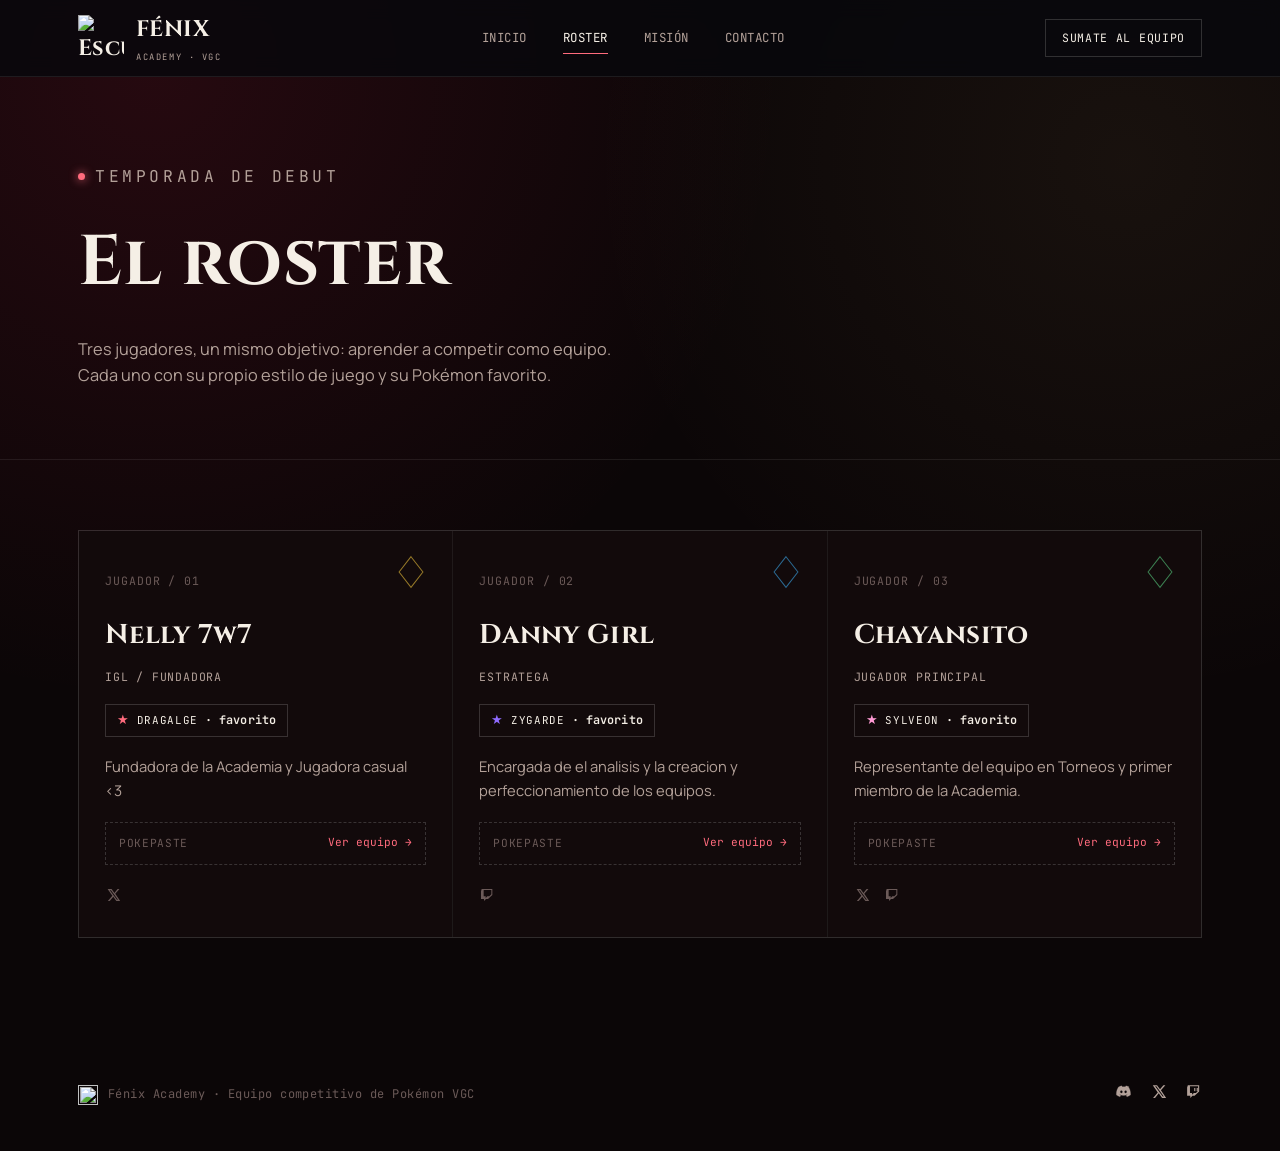
==== roster.html @ b250bfd8 "Update roster.html" ====
<!DOCTYPE html>
<html lang="es">
<head>
<meta charset="UTF-8">
<meta name="viewport" content="width=device-width, initial-scale=1.0">
<title>Roster — Fénix Academy</title>
<meta name="description" content="Conocé al roster completo de Fénix Academy, equipo de Pokémon competitivo (VGC).">
<link rel="icon" href="https://raw.githubusercontent.com/FenixAcademyTeam/Sports/refs/heads/main/logo.png">
<link rel="preconnect" href="https://fonts.googleapis.com">
<link rel="preconnect" href="https://fonts.gstatic.com" crossorigin>
<link href="https://fonts.googleapis.com/css2?family=Cinzel:wght@600;700;900&family=Manrope:wght@400;500;600;700&family=JetBrains+Mono:wght@400;500&display=swap" rel="stylesheet">
<link rel="stylesheet" href="styles.css">
</head>
<body>

<header class="site-header">
  <div class="wrap">
    <a class="brand" href="index.html">
      <img class="brand-logo" src="https://raw.githubusercontent.com/FenixAcademyTeam/Sports/refs/heads/main/logo.png" alt="Escudo de Fénix Academy">
      <span>
        FÉNIX
        <small>ACADEMY · VGC</small>
      </span>
    </a>

    <nav class="nav-links" aria-label="Navegación principal">
      <a href="index.html">Inicio</a>
      <a href="roster.html" aria-current="page">Roster</a>
      <a href="index.html#mision">Misión</a>
      <a href="index.html#contacto">Contacto</a>
    </nav>

    <a class="nav-cta" href="index.html#contacto">Sumate al equipo</a>

    <button class="nav-toggle" aria-label="Abrir menú" aria-expanded="false">
      <svg width="18" height="18" viewBox="0 0 18 18" fill="none" xmlns="http://www.w3.org/2000/svg">
        <path d="M2 4H16M2 9H16M2 14H16" stroke="currentColor" stroke-width="1.6" stroke-linecap="round"/>
      </svg>
    </button>
  </div>
</header>

<main>

  <section class="page-header">
    <div class="wrap">
      <p class="eyebrow">Temporada de debut</p>
      <h1>El roster</h1>
      <p>Tres jugadores, un mismo objetivo: aprender a competir como equipo. Cada uno con su propio estilo de juego y su Pokémon favorito.</p>
    </div>
  </section>

  <section class="roster-full">
    <div class="wrap">
      <div class="roster-grid">

        <article class="player-card">
          <span class="player-shard">
            <svg viewBox="0 0 40 40"><polygon points="20,2 34,20 20,38 6,20" fill="none" stroke="#ffd23f" stroke-width="1.2"/></svg>
          </span>
          <p class="player-index">JUGADOR / 01</p>
          <h3 class="player-name">Nelly 7w7</h3>
          <p class="player-role">IGL / Fundadora</p>
          <span class="fav-chip" style="--chip-color:var(--t-poison)">Dragalge <b>· favorito</b></span>
          <p class="player-bio">Fundadora de la Academia y Jugadora casual <3</p>
          <div class="player-paste">
            <span class="paste-label">Pokepaste</span>
            <a href="#" target="_blank" rel="noopener">Ver equipo →</a>
          </div>
          <div class="player-socials">
            <a href="https://x.com/Nelly_7w7" aria-label="Twitter"><svg viewBox="0 0 24 24" fill="none"><path d="M18.9 3H21.7L15.4 10.2L22.8 21H17L12.4 14.6L7.1 21H4.3L11 13.3L3.9 3H9.9L14.1 8.9L18.9 3ZM17.9 19.2H19.5L8.9 4.7H7.2L17.9 19.2Z" fill="currentColor"/></svg></a>
          </div>
        </article>

        <article class="player-card">
          <span class="player-shard">
            <svg viewBox="0 0 40 40"><polygon points="20,2 34,20 20,38 6,20" fill="none" stroke="#3fb6ff" stroke-width="1.2"/></svg>
          </span>
          <p class="player-index">JUGADOR / 02</p>
          <h3 class="player-name">Danny Girl</h3>
          <p class="player-role">Estratega</p>
          <span class="fav-chip" style="--chip-color:var(--t-dragon)">Zygarde <b>· favorito</b></span>
          <p class="player-bio">Encargada de el analisis y la creacion y perfeccionamiento de los equipos.</p>
          <div class="player-paste">
            <span class="paste-label">Pokepaste</span>
            <a href="#" target="_blank" rel="noopener">Ver equipo →</a>
          </div>
          <div class="player-socials">
            <a href="https://www.twitch.tv/dannygirl7w7" aria-label="Twitch"><svg viewBox="0 0 24 24" fill="none"><path d="M4 3L3 6.5V18H7.5V21L10.5 18H13.5L20 12V3H4ZM18.5 11L15.5 14H12.5L10 16.5V14H7V4.5H18.5V11Z" fill="currentColor"/></svg></a>
          </div>
        </article>

        <article class="player-card">
          <span class="player-shard">
            <svg viewBox="0 0 40 40"><polygon points="20,2 34,20 20,38 6,20" fill="none" stroke="#5ee08a" stroke-width="1.2"/></svg>
          </span>
          <p class="player-index">JUGADOR / 03</p>
          <h3 class="player-name">Chayansito</h3>
          <p class="player-role">Jugador Principal</p>
          <span class="fav-chip" style="--chip-color:var(--t-fairy)">Sylveon <b>· favorito</b></span>
          <p class="player-bio">Representante del equipo en Torneos y primer miembro de la Academia.</p>
          <div class="player-paste">
            <span class="paste-label">Pokepaste</span>
            <a href="https://pokepast.es/51171ab5bfb156d7" target="_blank" rel="noopener">Ver equipo →</a>
          </div>
          <div class="player-socials">
            <a href="https://x.com/Chayansito_" aria-label="Twitter"><svg viewBox="0 0 24 24" fill="none"><path d="M18.9 3H21.7L15.4 10.2L22.8 21H17L12.4 14.6L7.1 21H4.3L11 13.3L3.9 3H9.9L14.1 8.9L18.9 3ZM17.9 19.2H19.5L8.9 4.7H7.2L17.9 19.2Z" fill="currentColor"/></svg></a>
            <a href="https://www.twitch.tv/chayansito_" aria-label="Twitch"><svg viewBox="0 0 24 24" fill="none"><path d="M4 3L3 6.5V18H7.5V21L10.5 18H13.5L20 12V3H4ZM18.5 11L15.5 14H12.5L10 16.5V14H7V4.5H18.5V11Z" fill="currentColor"/></svg></a>
          </div>
        </article>

      </div>
    </div>
  </section>

</main>

<footer class="site-footer">
  <div class="wrap">
    <div class="footer-brand">
      <img class="shard-mini" src="https://raw.githubusercontent.com/FenixAcademyTeam/Sports/refs/heads/main/logo.png" alt="" style="width:20px;height:20px;object-fit:contain;">
      <span>Fénix Academy · Equipo competitivo de Pokémon VGC</span>
    </div>
    <div class="footer-socials">
      <a href="#" aria-label="Discord">
        <svg viewBox="0 0 24 24" fill="none" xmlns="http://www.w3.org/2000/svg"><path d="M20 5.5C18.5 4.8 17 4.3 15.4 4c-.2.4-.4.8-.6 1.3-1.6-.2-3.2-.2-4.7 0-.2-.4-.4-.9-.6-1.3C7.9 4.3 6.4 4.8 5 5.5 2.4 9.4 1.7 13.2 2 17c1.7 1.3 3.4 2 5 2.5.4-.6.8-1.2 1.1-1.9-.6-.2-1.2-.5-1.7-.9.1-.1.3-.2.4-.3 3.4 1.6 7 1.6 10.3 0 .1.1.3.2.4.3-.5.4-1.1.7-1.7.9.3.7.7 1.3 1.1 1.9 1.6-.5 3.3-1.2 5-2.5.4-4.4-.7-8.2-2.9-11.5ZM9 14.5c-1 0-1.8-.9-1.8-2s.8-2 1.8-2 1.8.9 1.8 2-.8 2-1.8 2Zm6 0c-1 0-1.8-.9-1.8-2s.8-2 1.8-2 1.8.9 1.8 2-.8 2-1.8 2Z" stroke="currentColor" stroke-width="0.3" fill="currentColor"/></svg>
      </a>
      <a href="#" aria-label="Twitter / X">
        <svg viewBox="0 0 24 24" fill="none" xmlns="http://www.w3.org/2000/svg"><path d="M18.9 3H21.7L15.4 10.2L22.8 21H17L12.4 14.6L7.1 21H4.3L11 13.3L3.9 3H9.9L14.1 8.9L18.9 3ZM17.9 19.2H19.5L8.9 4.7H7.2L17.9 19.2Z" fill="currentColor"/></svg>
      </a>
      <a href="#" aria-label="Twitch">
        <svg viewBox="0 0 24 24" fill="none" xmlns="http://www.w3.org/2000/svg"><path d="M4 3L3 6.5V18H7.5V21L10.5 18H13.5L20 12V3H4ZM18.5 11L15.5 14H12.5L10 16.5V14H7V4.5H18.5V11Z" fill="currentColor"/><rect x="13" y="7" width="1.6" height="4.5" fill="currentColor"/><rect x="16.5" y="7" width="1.6" height="4.5" fill="currentColor"/></svg>
      </a>
    </div>
  </div>
</footer>

<script src="script.js"></script>
</body>
</html>
---- styles.css ----
/* ==========================================================================
   Fénix Academy — Design tokens
   ========================================================================== */
:root{
  --bg:        #0b0607;
  --bg-alt:    #120a0b;
  --surface:   #1a0f10;
  --surface-2: #221315;
  --line:      rgba(255,255,255,0.08);
  --line-strong: rgba(255,255,255,0.16);

  --text:      #f5efe6;
  --text-dim:  #b3a199;
  --text-faint:#6b5a58;

  /* Fénix Academy — carmesí, negro y crema, tomados del escudo */
  --violet:    #e8214f;   /* carmesí principal */
  --violet-dim:#9c1338;   /* carmesí profundo */
  --cyan:      #ff6b7d;   /* ember / rosa-fuego secundario */
  --magenta:   #f1c77a;   /* dorado-crema, del lettering del logo */

  --grad-shard: conic-gradient(from 220deg, var(--violet), var(--cyan), var(--magenta), var(--violet));

  --font-display: "Cinzel", serif;
  --font-body:    "Manrope", sans-serif;
  --font-mono:    "JetBrains Mono", monospace;

  --container: 1180px;
  --radius: 2px;
}

/* type chip colors — used on roster cards */
:root{
  --t-fire:#ff6b4a; --t-water:#3fb6ff; --t-grass:#5ee08a; --t-electric:#ffd23f;
  --t-psychic:#ff6bc4; --t-dragon:#8f6bff; --t-dark:#8d8da3; --t-steel:#b9c2d0;
  --t-fairy:#ff9ad4; --t-ghost:#9b6bd6; --t-ice:#79e0e0; --t-ground:#d3a24a;
}

*,*::before,*::after{ box-sizing:border-box; }
html{ scroll-behavior:smooth; }
@media (prefers-reduced-motion: reduce){
  html{ scroll-behavior:auto; }
  *,*::before,*::after{ animation-duration:0.001ms !important; animation-iteration-count:1 !important; transition-duration:0.001ms !important; }
}

body{
  margin:0;
  background:var(--bg);
  color:var(--text);
  font-family:var(--font-body);
  font-size:16px;
  line-height:1.6;
  -webkit-font-smoothing:antialiased;
}

img{ max-width:100%; display:block; }
a{ color:inherit; text-decoration:none; }

.wrap{
  max-width:var(--container);
  margin:0 auto;
  padding:0 28px;
}

::selection{ background:var(--violet); color:#0a0a0f; }

/* focus visibility */
a:focus-visible, button:focus-visible{
  outline:2px solid var(--cyan);
  outline-offset:3px;
}

/* ==========================================================================
   Background texture
   ========================================================================== */
body{
  background-image:
    radial-gradient(circle at 12% 8%, rgba(232,33,79,0.12), transparent 45%),
    radial-gradient(circle at 88% 18%, rgba(241,199,122,0.06), transparent 40%),
    linear-gradient(var(--bg), var(--bg));
  background-attachment:fixed;
}

/* ==========================================================================
   Header / nav
   ========================================================================== */
.site-header{
  position:sticky; top:0; z-index:50;
  background:rgba(8,8,13,0.82);
  backdrop-filter:blur(10px);
  border-bottom:1px solid var(--line);
}
.site-header .wrap{
  display:flex; align-items:center; justify-content:space-between;
  height:76px;
}
.brand{
  display:flex; align-items:center; gap:12px;
  font-family:var(--font-display);
  font-weight:700;
  font-size:1.4rem;
  letter-spacing:0.02em;
}
.brand .shard-mini{ width:22px; height:22px; }
.brand-logo{
  width:46px; height:46px;
  object-fit:contain;
}
.brand small{
  display:block;
  font-family:var(--font-mono);
  font-size:0.55rem;
  font-weight:400;
  letter-spacing:0.18em;
  color:var(--text-dim);
  margin-top:2px;
}

.nav-links{
  display:flex; align-items:center; gap:36px;
  font-family:var(--font-mono);
  font-size:0.78rem;
  letter-spacing:0.04em;
  text-transform:uppercase;
}
.nav-links a{
  color:var(--text-dim);
  position:relative;
  padding:6px 0;
  transition:color .2s ease;
}
.nav-links a::after{
  content:"";
  position:absolute; left:0; bottom:0;
  width:0; height:1px;
  background:var(--cyan);
  transition:width .25s ease;
}
.nav-links a:hover,
.nav-links a[aria-current="page"]{ color:var(--text); }
.nav-links a:hover::after,
.nav-links a[aria-current="page"]::after{ width:100%; }

.nav-cta{
  font-family:var(--font-mono);
  font-size:0.72rem;
  letter-spacing:0.06em;
  text-transform:uppercase;
  border:1px solid var(--line-strong);
  padding:9px 16px;
  color:var(--text);
  transition:border-color .2s ease, background .2s ease;
}
.nav-cta:hover{ border-color:var(--cyan); background:rgba(0,229,255,0.06); }

.nav-toggle{ display:none; }

/* ==========================================================================
   Shard signature graphic
   ========================================================================== */
.shard{
  --spin: 22s;
  position:relative;
  aspect-ratio:1;
  display:grid; place-items:center;
}
.shard svg{ width:100%; height:100%; }
.shard .facet{
  transform-origin:center;
  animation:shard-spin var(--spin) linear infinite;
}
@keyframes shard-spin{
  to{ transform:rotate(360deg); }
}

/* ==========================================================================
   Hero
   ========================================================================== */
.hero{
  position:relative;
  padding:96px 0 88px;
  overflow:hidden;
  border-bottom:1px solid var(--line);
}
.hero .wrap{
  display:grid;
  grid-template-columns:1.15fr 0.85fr;
  align-items:center;
  gap:40px;
}
.eyebrow{
  font-family:var(--font-mono);
  font-size:0.75rem;
  letter-spacing:0.22em;
  text-transform:uppercase;
  color:var(--cyan);
  display:flex; align-items:center; gap:10px;
  margin-bottom:22px;
}
.eyebrow::before{
  content:"";
  width:7px; height:7px;
  background:var(--cyan);
  box-shadow:0 0 10px var(--cyan);
  border-radius:50%;
}
.hero h1{
  font-family:var(--font-display);
  font-weight:700;
  font-size:clamp(3.4rem, 9vw, 6.4rem);
  line-height:0.92;
  letter-spacing:0.01em;
  margin:0 0 22px;
  background:linear-gradient(120deg, #ffffff 30%, var(--violet) 65%, var(--cyan) 100%);
  -webkit-background-clip:text;
  background-clip:text;
  color:transparent;
}
.hero .lede{
  font-size:1.08rem;
  color:var(--text-dim);
  max-width:46ch;
  margin:0 0 34px;
}
.hero-actions{ display:flex; gap:14px; flex-wrap:wrap; }

.btn{
  display:inline-flex; align-items:center; gap:8px;
  font-family:var(--font-mono);
  font-size:0.78rem;
  letter-spacing:0.06em;
  text-transform:uppercase;
  padding:14px 26px;
  border:1px solid transparent;
  transition:transform .18s ease, border-color .2s ease, background .2s ease, color .2s ease;
}
.btn-primary{
  background:var(--text);
  color:#0a0a0f;
}
.btn-primary:hover{ transform:translateY(-2px); background:var(--cyan); }
.btn-ghost{
  border-color:var(--line-strong);
  color:var(--text);
}
.btn-ghost:hover{ border-color:var(--violet); color:var(--violet); transform:translateY(-2px); }

.hero-shard-wrap{ position:relative; display:grid; place-items:center; }
.hero-shard-wrap::before{
  content:"";
  position:absolute;
  width:70%; height:70%;
  background:radial-gradient(circle, rgba(232,33,79,0.35), rgba(232,33,79,0.08) 55%, transparent 72%);
  filter:blur(20px);
  z-index:0;
}

.hero-logo{
  position:relative;
  z-index:1;
  width:100%;
  max-width:400px;
  animation:logo-float 6s ease-in-out infinite;
}
@keyframes logo-float{
  0%,100%{ transform:translateY(0); }
  50%{ transform:translateY(-10px); }
}

/* ==========================================================================
   Terminal / log section (about)
   ========================================================================== */
.log{
  padding:80px 0;
  border-bottom:1px solid var(--line);
}
.log-frame{
  background:var(--surface);
  border:1px solid var(--line);
  font-family:var(--font-mono);
}
.log-bar{
  display:flex; align-items:center; gap:8px;
  padding:12px 18px;
  border-bottom:1px solid var(--line);
  font-size:0.7rem;
  color:var(--text-faint);
  letter-spacing:0.08em;
  text-transform:uppercase;
}
.log-bar .dot{ width:8px; height:8px; border-radius:50%; background:var(--text-faint); }
.log-body{ padding:32px 30px 36px; }
.log-line{
  display:grid;
  grid-template-columns:150px 1fr;
  gap:24px;
  padding:20px 0;
  border-bottom:1px dashed var(--line);
}
.log-line:last-child{ border-bottom:none; padding-bottom:0; }
.log-line:first-child{ padding-top:0; }
.log-tag{
  color:var(--violet);
  font-size:0.82rem;
  letter-spacing:0.04em;
}
.log-tag::before{ content:"> "; color:var(--text-faint); }
.log-text{
  font-family:var(--font-body);
  color:var(--text-dim);
  font-size:0.98rem;
  max-width:60ch;
}
.log-text strong{ color:var(--text); font-weight:600; }

/* ==========================================================================
   Section headings
   ========================================================================== */
.section-head{
  display:flex; align-items:flex-end; justify-content:space-between;
  gap:24px; flex-wrap:wrap;
  margin-bottom:44px;
}
.section-head h2{
  font-family:var(--font-display);
  font-size:clamp(2rem, 4vw, 2.7rem);
  font-weight:700;
  margin:0;
  letter-spacing:0.01em;
}
.section-head .eyebrow{ margin-bottom:10px; }
.section-link{
  font-family:var(--font-mono);
  font-size:0.75rem;
  letter-spacing:0.05em;
  text-transform:uppercase;
  color:var(--text-dim);
  border-bottom:1px solid var(--line-strong);
  padding-bottom:3px;
  transition:color .2s ease, border-color .2s ease;
}
.section-link:hover{ color:var(--cyan); border-color:var(--cyan); }

/* ==========================================================================
   Roster preview / grid (shared with roster.html)
   ========================================================================== */
.roster-section{ padding:88px 0; border-bottom:1px solid var(--line); }
.roster-grid{
  display:grid;
  grid-template-columns:repeat(auto-fit, minmax(250px, 1fr));
  gap:1px;
  background:var(--line);
  border:1px solid var(--line);
}
.player-card{
  background:var(--bg-alt);
  padding:30px 26px 26px;
  position:relative;
  transition:background .2s ease;
}
.player-card:hover{ background:var(--surface); }
.player-card:hover .player-shard{ opacity:1; }
.player-index{
  font-family:var(--font-mono);
  font-size:0.72rem;
  color:var(--text-faint);
  letter-spacing:0.08em;
  margin-bottom:22px;
}
.player-shard{
  position:absolute; top:24px; right:24px;
  width:34px; height:34px;
  opacity:0.55;
  transition:opacity .25s ease;
}
.player-name{
  font-family:var(--font-display);
  font-size:1.7rem;
  font-weight:700;
  letter-spacing:0.01em;
  margin:0 0 4px;
}
.player-role{
  font-family:var(--font-mono);
  font-size:0.72rem;
  letter-spacing:0.07em;
  text-transform:uppercase;
  color:var(--text-dim);
  margin-bottom:18px;
}
.fav-chip{
  display:inline-flex; align-items:center; gap:7px;
  font-family:var(--font-mono);
  font-size:0.68rem;
  letter-spacing:0.06em;
  text-transform:uppercase;
  padding:6px 11px;
  border:1px solid var(--line-strong);
  margin-bottom:18px;
}
.fav-chip::before{
  content:"★";
  color:var(--chip-color, var(--cyan));
  font-size:0.8rem;
  line-height:1;
}
.fav-chip b{
  font-weight:600;
  color:var(--text);
  text-transform:none;
  letter-spacing:0.01em;
  font-size:0.74rem;
}

.player-paste{
  display:flex; align-items:center; justify-content:space-between;
  gap:10px;
  margin:0 0 20px;
  padding:11px 13px;
  border:1px dashed var(--line-strong);
  font-family:var(--font-mono);
  font-size:0.7rem;
}
.player-paste .paste-label{
  color:var(--text-faint);
  letter-spacing:0.06em;
  text-transform:uppercase;
  white-space:nowrap;
}
.player-paste a{
  color:var(--cyan);
  border-bottom:1px solid transparent;
  white-space:nowrap;
  overflow:hidden;
  text-overflow:ellipsis;
  transition:border-color .2s ease, color .2s ease;
}
.player-paste a:hover{ border-color:var(--cyan); }
.player-bio{
  font-size:0.92rem;
  color:var(--text-dim);
  margin:0 0 20px;
  min-height:44px;
}
.player-socials{ display:flex; gap:14px; }
.player-socials a{
  color:var(--text-faint);
  transition:color .2s ease;
}
.player-socials a:hover{ color:var(--cyan); }
.player-socials svg{ width:16px; height:16px; }

/* ==========================================================================
   Stats strip
   ========================================================================== */
.stats-strip{
  padding:60px 0;
  border-bottom:1px solid var(--line);
  background:var(--bg-alt);
}
.stats-strip .wrap{
  display:grid;
  grid-template-columns:repeat(4, 1fr);
  gap:1px;
  background:var(--line);
  border:1px solid var(--line);
}
.stat{
  background:var(--bg-alt);
  padding:28px 26px;
  text-align:center;
}
.stat b{
  display:block;
  font-family:var(--font-display);
  font-size:2.4rem;
  font-weight:700;
  color:var(--text);
  line-height:1;
  margin-bottom:8px;
}
.stat span{
  font-family:var(--font-mono);
  font-size:0.68rem;
  letter-spacing:0.08em;
  text-transform:uppercase;
  color:var(--text-dim);
}

/* ==========================================================================
   Socials / join CTA
   ========================================================================== */
.cta-section{ padding:100px 0; text-align:center; position:relative; }
.cta-section h2{
  font-family:var(--font-display);
  font-size:clamp(2.2rem, 6vw, 3.6rem);
  font-weight:700;
  margin:0 0 18px;
}
.cta-section p{
  color:var(--text-dim);
  max-width:52ch;
  margin:0 auto 36px;
}
.cta-section .hero-actions{ justify-content:center; }

/* ==========================================================================
   Footer
   ========================================================================== */
.site-footer{ padding:44px 0; }
.site-footer .wrap{
  display:flex; align-items:center; justify-content:space-between;
  flex-wrap:wrap; gap:16px;
}
.footer-brand{
  display:flex; align-items:center; gap:10px;
  font-family:var(--font-mono);
  font-size:0.75rem;
  color:var(--text-faint);
  letter-spacing:0.04em;
}
.footer-brand .shard-mini{ width:16px; height:16px; }
.footer-socials{ display:flex; gap:18px; }
.footer-socials a{ color:var(--text-dim); transition:color .2s ease; }
.footer-socials a:hover{ color:var(--cyan); }
.footer-socials svg{ width:17px; height:17px; }

/* ==========================================================================
   Roster page specific
   ========================================================================== */
.page-header{
  padding:70px 0 54px;
  border-bottom:1px solid var(--line);
}
.page-header .eyebrow{ margin-bottom:18px; }
.page-header h1{
  font-family:var(--font-display);
  font-size:clamp(2.6rem, 7vw, 4.4rem);
  font-weight:700;
  margin:0 0 16px;
  letter-spacing:0.01em;
}
.page-header p{
  color:var(--text-dim);
  max-width:56ch;
  font-size:1.02rem;
}
.roster-full{ padding:70px 0 100px; }
.roster-full .roster-grid{ grid-template-columns:repeat(auto-fit, minmax(270px, 1fr)); }

/* ==========================================================================
   Responsive
   ========================================================================== */
@media (max-width: 900px){
  .hero .wrap{ grid-template-columns:1fr; }
  .hero-shard-wrap{ width:150px; margin:0 auto; order:-1; }
  .log-line{ grid-template-columns:1fr; gap:6px; }
  .stats-strip .wrap{ grid-template-columns:repeat(2, 1fr); }
}
@media (max-width: 720px){
  .nav-links{ display:none; }
  .nav-toggle{
    display:flex; align-items:center; justify-content:center;
    width:38px; height:38px;
    border:1px solid var(--line-strong);
    background:none; color:var(--text);
    cursor:pointer;
  }
  .site-header.open .nav-links{
    display:flex; flex-direction:column; align-items:flex-start; gap:0;
    position:absolute; top:76px; left:0; right:0;
    background:var(--bg-alt);
    border-bottom:1px solid var(--line);
    padding:8px 28px 24px;
  }
  .site-header.open .nav-links a{ padding:12px 0; width:100%; }
  .nav-cta{ display:none; }
  .hero{ padding:64px 0 56px; }
  .hero h1{ font-size:clamp(2.6rem, 12vw, 3.6rem); }
}
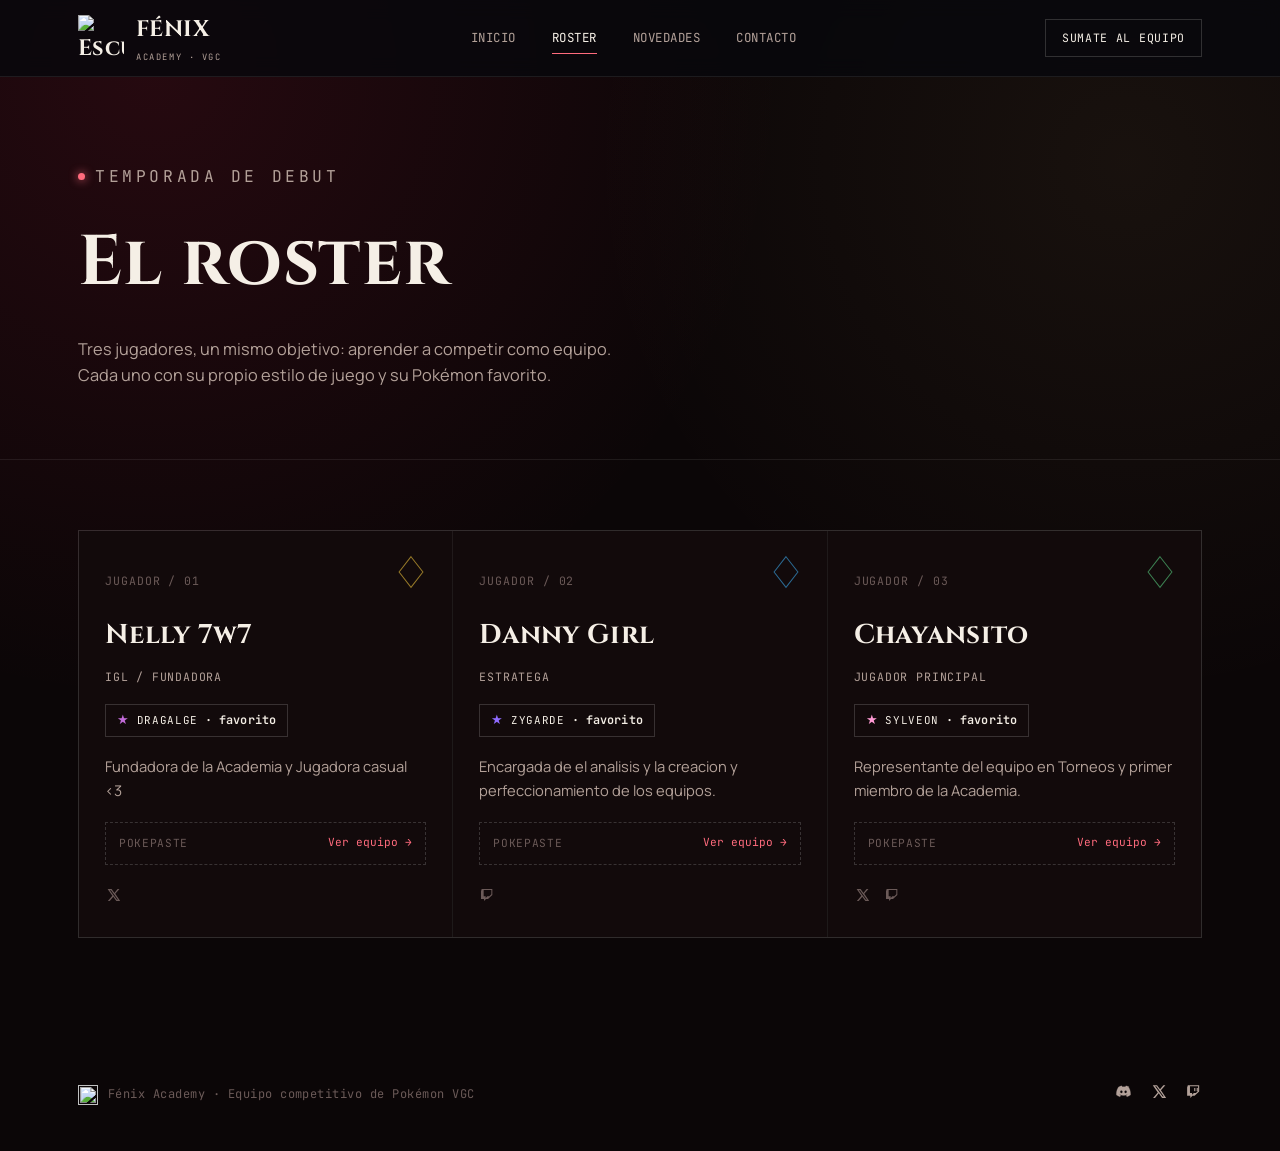
==== commit 26fa62d6: "Add files via upload" ====
--- a/roster.html
+++ b/roster.html
@@ -26,7 +26,7 @@
     <nav class="nav-links" aria-label="Navegación principal">
       <a href="index.html">Inicio</a>
       <a href="roster.html" aria-current="page">Roster</a>
-      <a href="index.html#mision">Misión</a>
+      <a href="index.html#novedades">Novedades</a>
       <a href="index.html#contacto">Contacto</a>
     </nav>
 
--- a/styles.css
+++ b/styles.css
@@ -33,7 +33,7 @@
 :root{
   --t-fire:#ff6b4a; --t-water:#3fb6ff; --t-grass:#5ee08a; --t-electric:#ffd23f;
   --t-psychic:#ff6bc4; --t-dragon:#8f6bff; --t-dark:#8d8da3; --t-steel:#b9c2d0;
-  --t-fairy:#ff9ad4; --t-ghost:#9b6bd6; --t-ice:#79e0e0; --t-ground:#d3a24a;
+  --t-fairy:#ff9ad4; --t-ghost:#9b6bd6; --t-ice:#79e0e0; --t-ground:#d3a24a; --t-poison:#c26bd9;
 }
 
 *,*::before,*::after{ box-sizing:border-box; }
@@ -207,9 +207,9 @@
 .hero h1{
   font-family:var(--font-display);
   font-weight:700;
-  font-size:clamp(3.4rem, 9vw, 6.4rem);
-  line-height:0.92;
-  letter-spacing:0.01em;
+  font-size:clamp(1.9rem, 3.6vw, 3.4rem);
+  line-height:1.25;
+  letter-spacing:0.005em;
   margin:0 0 22px;
   background:linear-gradient(120deg, #ffffff 30%, var(--violet) 65%, var(--cyan) 100%);
   -webkit-background-clip:text;
@@ -292,7 +292,7 @@
 .log-body{ padding:32px 30px 36px; }
 .log-line{
   display:grid;
-  grid-template-columns:150px 1fr;
+  grid-template-columns:180px 1fr;
   gap:24px;
   padding:20px 0;
   border-bottom:1px dashed var(--line);
@@ -576,5 +576,5 @@
   .site-header.open .nav-links a{ padding:12px 0; width:100%; }
   .nav-cta{ display:none; }
   .hero{ padding:64px 0 56px; }
-  .hero h1{ font-size:clamp(2.6rem, 12vw, 3.6rem); }
-}
+  .hero h1{ font-size:clamp(1.6rem, 6.4vw, 2.2rem); line-height:1.3; }
+}
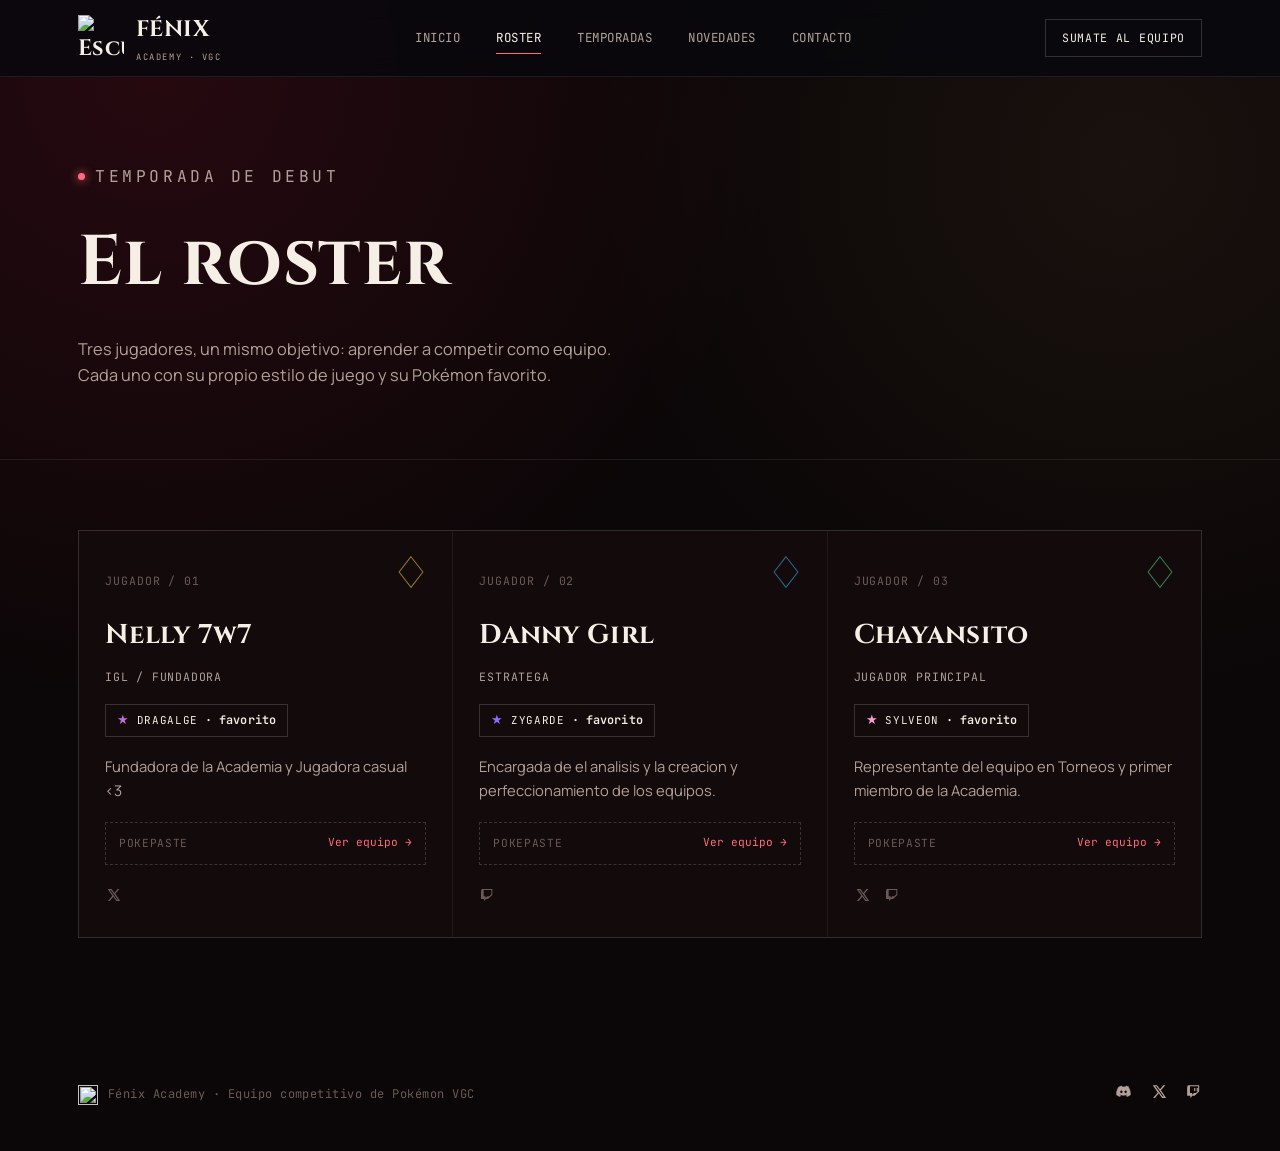
==== commit deb35eba: "Add files via upload" ====
--- a/roster.html
+++ b/roster.html
@@ -26,6 +26,7 @@
     <nav class="nav-links" aria-label="Navegación principal">
       <a href="index.html">Inicio</a>
       <a href="roster.html" aria-current="page">Roster</a>
+      <a href="temporadas.html">Temporadas</a>
       <a href="index.html#novedades">Novedades</a>
       <a href="index.html#contacto">Contacto</a>
     </nav>
--- a/styles.css
+++ b/styles.css
@@ -547,6 +547,111 @@
 }
 .roster-full{ padding:70px 0 100px; }
 .roster-full .roster-grid{ grid-template-columns:repeat(auto-fit, minmax(270px, 1fr)); }
+
+/* ==========================================================================
+   Temporadas / logros
+   ========================================================================== */
+.seasons{ padding:70px 0 100px; }
+.seasons-list{
+  display:flex;
+  flex-direction:column;
+  gap:1px;
+  background:var(--line);
+  border:1px solid var(--line);
+}
+.season-card{ background:var(--bg-alt); padding:34px 32px; }
+
+.season-head{
+  display:flex; align-items:baseline; justify-content:space-between;
+  flex-wrap:wrap; gap:14px;
+  margin-bottom:16px;
+  padding-bottom:16px;
+  border-bottom:1px dashed var(--line);
+}
+.season-head-left{ display:flex; align-items:baseline; gap:16px; }
+.season-num{
+  font-family:var(--font-display);
+  font-weight:700;
+  font-size:2.4rem;
+  line-height:1;
+  background:linear-gradient(120deg, #ffffff, var(--violet));
+  -webkit-background-clip:text; background-clip:text; color:transparent;
+}
+.season-title{ display:flex; flex-direction:column; gap:4px; }
+.season-title h3{
+  font-family:var(--font-display);
+  font-size:1.4rem;
+  font-weight:700;
+  margin:0;
+}
+.season-title span{
+  font-family:var(--font-mono);
+  font-size:0.7rem;
+  letter-spacing:0.06em;
+  text-transform:uppercase;
+  color:var(--text-faint);
+}
+.season-status{
+  font-family:var(--font-mono);
+  font-size:0.68rem;
+  letter-spacing:0.08em;
+  text-transform:uppercase;
+  padding:6px 12px;
+  border:1px solid var(--line-strong);
+  white-space:nowrap;
+  height:fit-content;
+}
+.season-status.is-active{
+  color:var(--violet);
+  border-color:var(--violet-dim);
+  background:rgba(232,33,79,0.08);
+}
+
+.season-summary{
+  color:var(--text-dim);
+  font-size:0.96rem;
+  max-width:70ch;
+  margin:0 0 22px;
+}
+
+.achievements{ list-style:none; margin:0; padding:0; display:flex; flex-direction:column; gap:10px; }
+.achievement{
+  display:flex; align-items:flex-start; gap:12px;
+  padding:12px 14px;
+  border:1px solid var(--line);
+  background:var(--surface);
+}
+.achievement .ach-icon{ font-size:1.1rem; line-height:1.3; flex-shrink:0; }
+.achievement .ach-body{ display:flex; flex-direction:column; gap:2px; }
+.achievement .ach-player{
+  font-family:var(--font-mono);
+  font-size:0.7rem;
+  letter-spacing:0.05em;
+  text-transform:uppercase;
+  color:var(--violet);
+}
+.achievement .ach-text{ font-size:0.92rem; color:var(--text); }
+.achievement .ach-date{
+  font-family:var(--font-mono);
+  font-size:0.68rem;
+  color:var(--text-faint);
+  margin-left:auto;
+  padding-left:12px;
+  white-space:nowrap;
+}
+
+.achievements-empty{
+  font-family:var(--font-mono);
+  font-size:0.78rem;
+  color:var(--text-faint);
+  padding:14px;
+  border:1px dashed var(--line-strong);
+}
+
+@media (max-width: 640px){
+  .achievement{ flex-wrap:wrap; }
+  .achievement .ach-date{ margin-left:0; padding-left:0; }
+}
 
 /* ==========================================================================
    Responsive
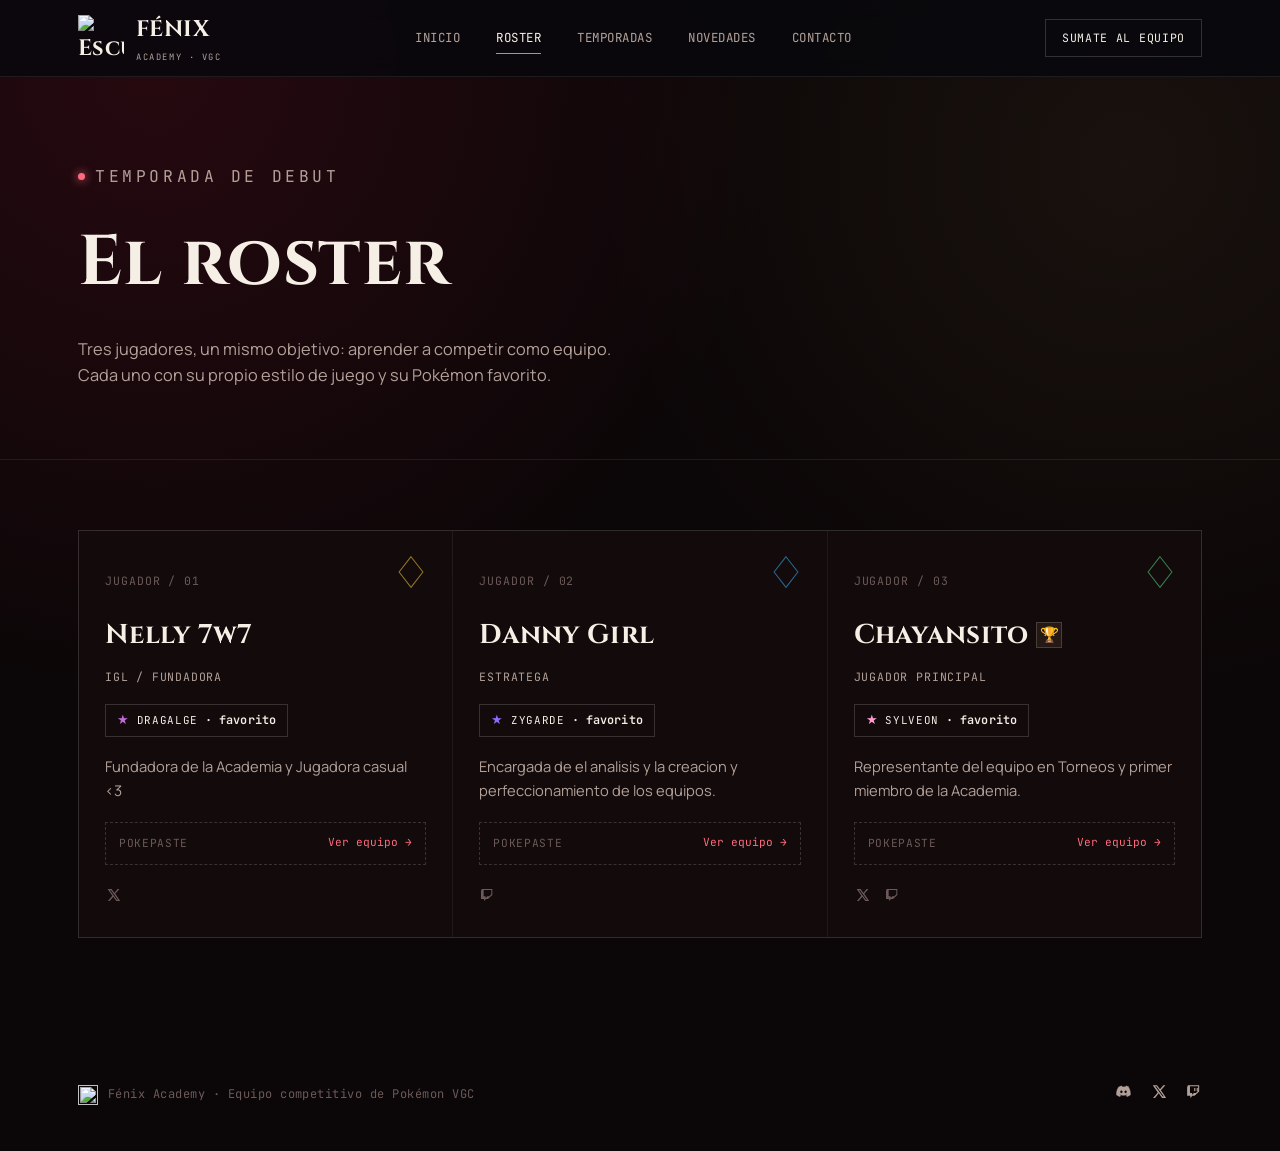
==== commit 75d8f32d: "Add files via upload" ====
--- a/roster.html
+++ b/roster.html
@@ -96,7 +96,12 @@
             <svg viewBox="0 0 40 40"><polygon points="20,2 34,20 20,38 6,20" fill="none" stroke="#5ee08a" stroke-width="1.2"/></svg>
           </span>
           <p class="player-index">JUGADOR / 03</p>
-          <h3 class="player-name">Chayansito</h3>
+          <h3 class="player-name">Chayansito
+            <button class="badge-trophy" type="button" data-label="Campeón PokeBell 2" aria-label="Insignia: Campeón PokeBell 2">
+              <!-- TODO: reemplazar el emoji por <img src="ENLACE_DEL_ICONO" alt=""> cuando tengamos el link del ícono -->
+              <span aria-hidden="true">🏆</span>
+            </button>
+          </h3>
           <p class="player-role">Jugador Principal</p>
           <span class="fav-chip" style="--chip-color:var(--t-fairy)">Sylveon <b>· favorito</b></span>
           <p class="player-bio">Representante del equipo en Torneos y primer miembro de la Academia.</p>
--- a/styles.css
+++ b/styles.css
@@ -379,6 +379,53 @@
   font-weight:700;
   letter-spacing:0.01em;
   margin:0 0 4px;
+  display:flex;
+  align-items:center;
+  gap:8px;
+}
+
+/* Badge de logro (ej: campeón de torneo) con tooltip al presionar */
+.badge-trophy{
+  position:relative;
+  display:inline-flex;
+  align-items:center;
+  justify-content:center;
+  width:26px; height:26px;
+  padding:0;
+  border:1px solid var(--line-strong);
+  background:rgba(241,199,122,0.08);
+  cursor:pointer;
+  font-size:0.95rem;
+  line-height:1;
+  transition:border-color .2s ease, transform .15s ease;
+}
+.badge-trophy img{ width:16px; height:16px; object-fit:contain; }
+.badge-trophy:hover,
+.badge-trophy:focus-visible{ border-color:var(--magenta); transform:translateY(-1px); }
+.badge-trophy::after{
+  content:attr(data-label);
+  position:absolute;
+  bottom:calc(100% + 8px);
+  left:50%;
+  transform:translateX(-50%) translateY(4px);
+  background:var(--surface-2);
+  border:1px solid var(--line-strong);
+  color:var(--text);
+  font-family:var(--font-mono);
+  font-size:0.68rem;
+  letter-spacing:0.03em;
+  white-space:nowrap;
+  padding:7px 11px;
+  opacity:0;
+  visibility:hidden;
+  pointer-events:none;
+  transition:opacity .15s ease, transform .15s ease;
+  z-index:5;
+}
+.badge-trophy.is-open::after{
+  opacity:1;
+  visibility:visible;
+  transform:translateX(-50%) translateY(0);
 }
 .player-role{
   font-family:var(--font-mono);
@@ -614,43 +661,44 @@
   margin:0 0 22px;
 }
 
-.achievements{ list-style:none; margin:0; padding:0; display:flex; flex-direction:column; gap:10px; }
-.achievement{
-  display:flex; align-items:flex-start; gap:12px;
-  padding:12px 14px;
-  border:1px solid var(--line);
+.results-caption{
+  font-family:var(--font-mono);
+  font-size:0.8rem;
+  color:var(--text);
+  margin:0 0 14px;
+}
+.results-caption strong{ color:var(--magenta); }
+
+.results-gallery{
+  display:grid;
+  grid-template-columns:repeat(3, 1fr);
+  gap:12px;
+}
+.result-slot{
+  aspect-ratio:4/3;
+  border:1px dashed var(--line-strong);
   background:var(--surface);
-}
-.achievement .ach-icon{ font-size:1.1rem; line-height:1.3; flex-shrink:0; }
-.achievement .ach-body{ display:flex; flex-direction:column; gap:2px; }
-.achievement .ach-player{
-  font-family:var(--font-mono);
-  font-size:0.7rem;
-  letter-spacing:0.05em;
-  text-transform:uppercase;
-  color:var(--violet);
-}
-.achievement .ach-text{ font-size:0.92rem; color:var(--text); }
-.achievement .ach-date{
-  font-family:var(--font-mono);
-  font-size:0.68rem;
+  display:flex; flex-direction:column; align-items:center; justify-content:center;
+  gap:6px;
+  overflow:hidden;
+  font-family:var(--font-mono);
+  font-size:0.66rem;
+  letter-spacing:0.03em;
   color:var(--text-faint);
-  margin-left:auto;
-  padding-left:12px;
-  white-space:nowrap;
-}
-
-.achievements-empty{
-  font-family:var(--font-mono);
-  font-size:0.78rem;
-  color:var(--text-faint);
-  padding:14px;
-  border:1px dashed var(--line-strong);
+  text-align:center;
+  padding:8px;
+}
+.result-slot.is-empty{ opacity:0.6; }
+.result-slot .slot-icon{ font-size:1.3rem; opacity:0.7; }
+.result-slot img{
+  width:100%; height:100%;
+  object-fit:cover;
 }
 
 @media (max-width: 640px){
-  .achievement{ flex-wrap:wrap; }
-  .achievement .ach-date{ margin-left:0; padding-left:0; }
+  .results-gallery{ grid-template-columns:repeat(3, 1fr); gap:8px; }
+  .result-slot{ font-size:0.58rem; padding:6px; }
+  .result-slot .slot-icon{ font-size:1rem; }
 }
 
 /* ==========================================================================
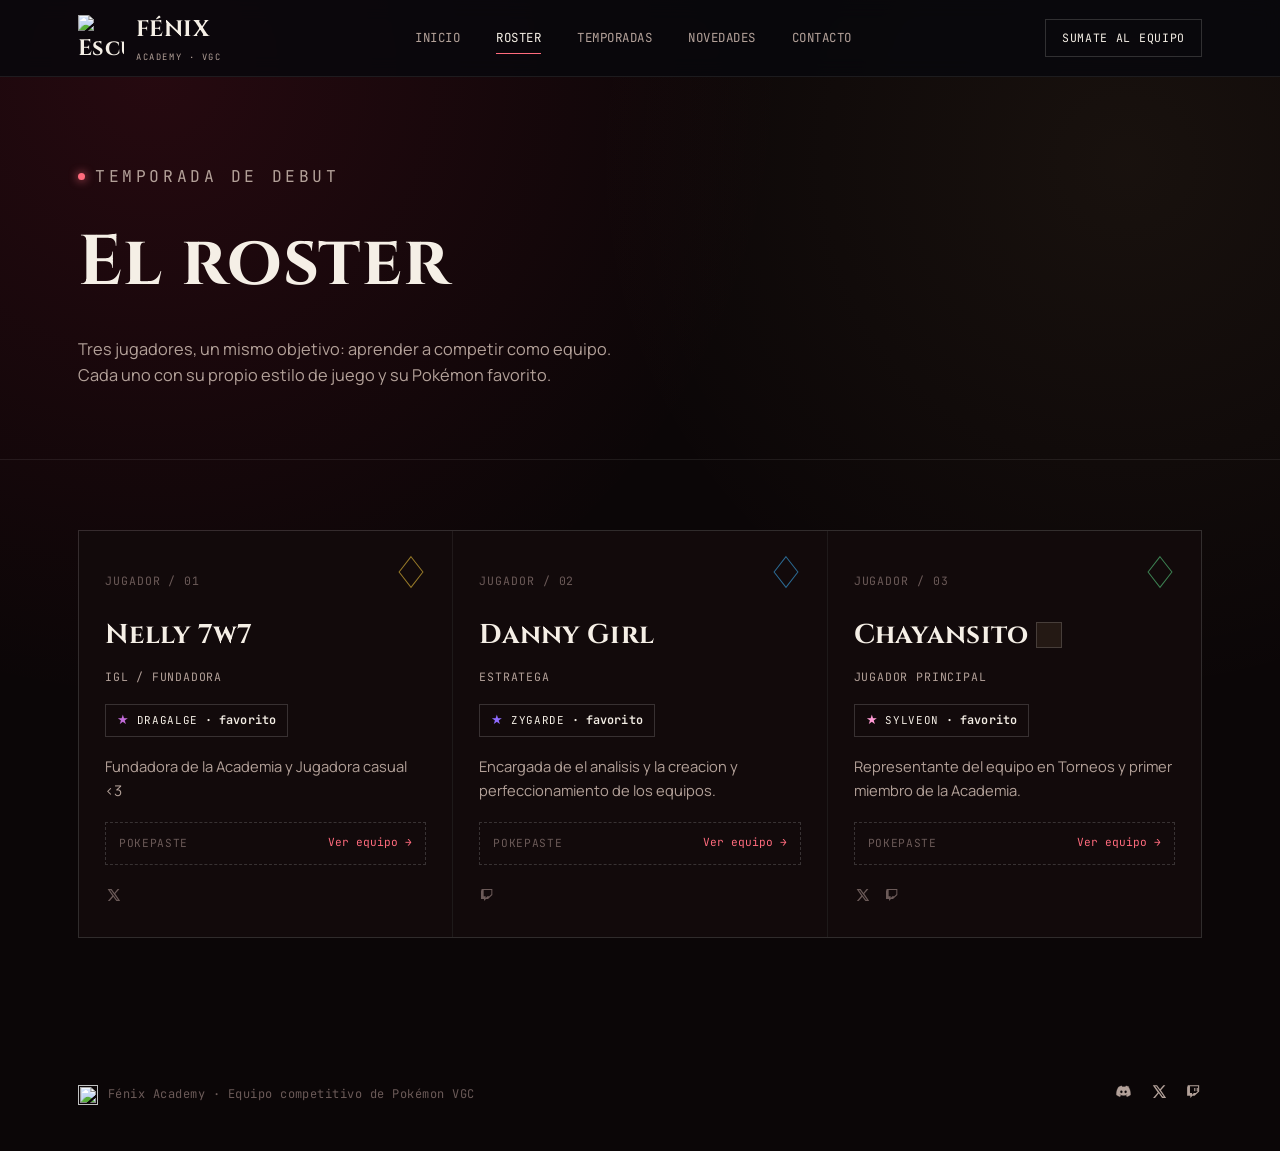
==== commit 283ed8b9: "Add files via upload" ====
--- a/roster.html
+++ b/roster.html
@@ -98,8 +98,7 @@
           <p class="player-index">JUGADOR / 03</p>
           <h3 class="player-name">Chayansito
             <button class="badge-trophy" type="button" data-label="Campeón PokeBell 2" aria-label="Insignia: Campeón PokeBell 2">
-              <!-- TODO: reemplazar el emoji por <img src="ENLACE_DEL_ICONO" alt=""> cuando tengamos el link del ícono -->
-              <span aria-hidden="true">🏆</span>
+              <img src="https://raw.githubusercontent.com/FenixAcademyTeam/Sports/refs/heads/main/Temporadas/PokeBell%202.png" alt="">
             </button>
           </h3>
           <p class="player-role">Jugador Principal</p>
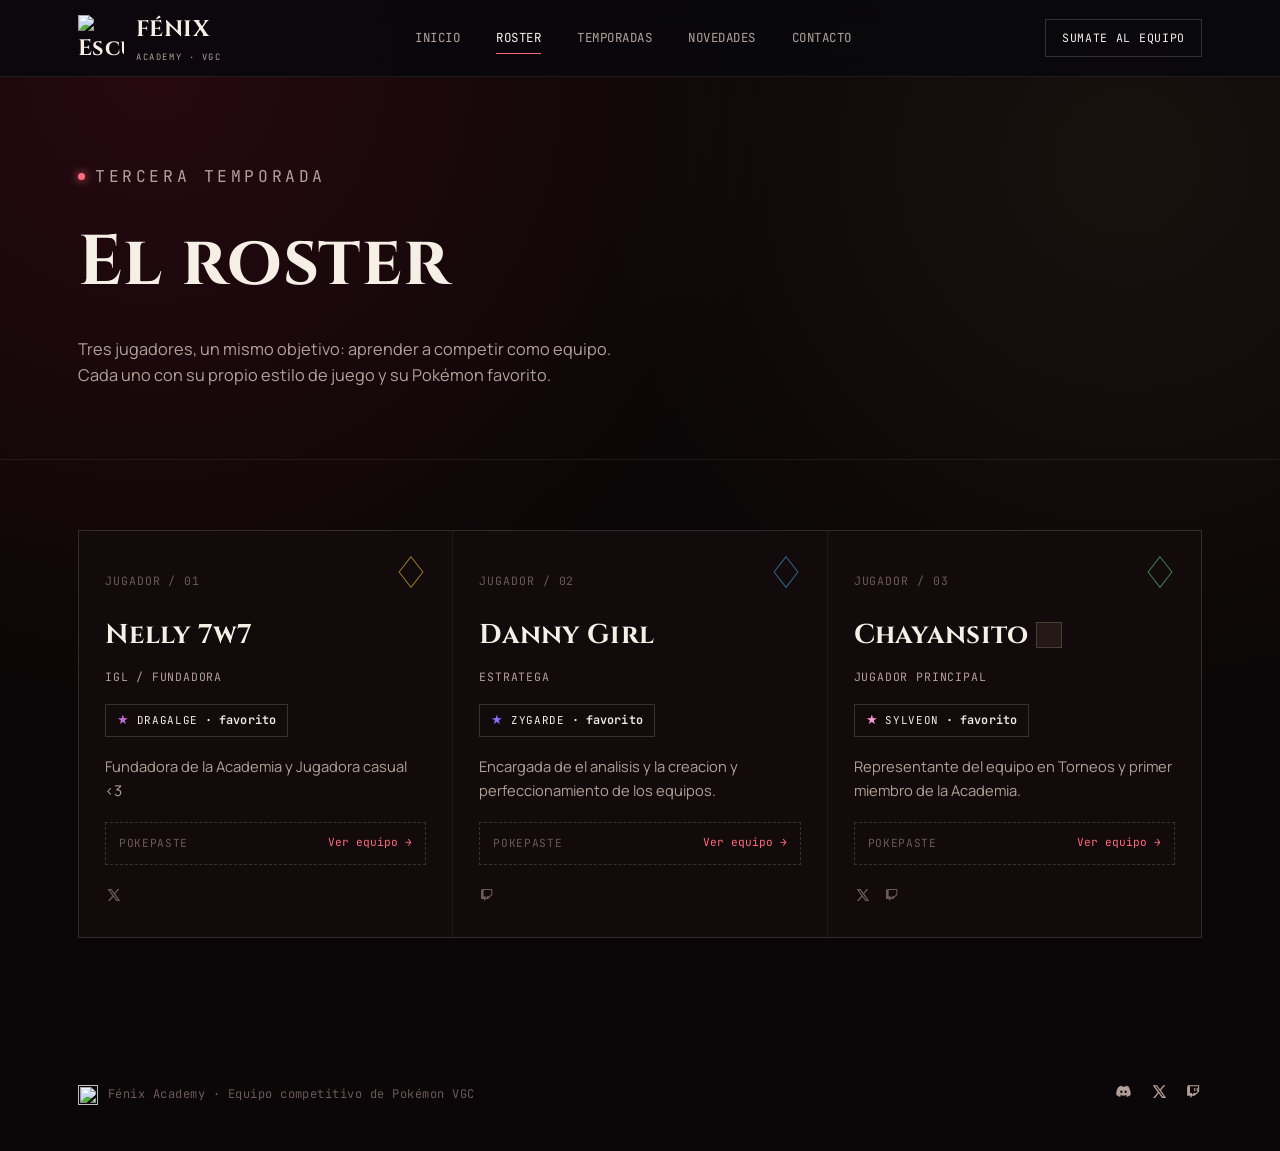
==== commit a1de4af3: "Update roster.html" ====
--- a/roster.html
+++ b/roster.html
@@ -3,7 +3,7 @@
 <head>
 <meta charset="UTF-8">
 <meta name="viewport" content="width=device-width, initial-scale=1.0">
-<title>Roster — Fénix Academy</title>
+<title>Roster - Fénix Academy</title>
 <meta name="description" content="Conocé al roster completo de Fénix Academy, equipo de Pokémon competitivo (VGC).">
 <link rel="icon" href="https://raw.githubusercontent.com/FenixAcademyTeam/Sports/refs/heads/main/logo.png">
 <link rel="preconnect" href="https://fonts.googleapis.com">
@@ -45,7 +45,7 @@
 
   <section class="page-header">
     <div class="wrap">
-      <p class="eyebrow">Temporada de debut</p>
+      <p class="eyebrow">Tercera Temporada</p>
       <h1>El roster</h1>
       <p>Tres jugadores, un mismo objetivo: aprender a competir como equipo. Cada uno con su propio estilo de juego y su Pokémon favorito.</p>
     </div>
@@ -98,7 +98,7 @@
           <p class="player-index">JUGADOR / 03</p>
           <h3 class="player-name">Chayansito
             <button class="badge-trophy" type="button" data-label="Campeón PokeBell 2" aria-label="Insignia: Campeón PokeBell 2">
-              <img src="https://raw.githubusercontent.com/FenixAcademyTeam/Sports/refs/heads/main/Temporadas/PokeBell%202.png" alt="">
+              <img src="https://raw.githubusercontent.com/FenixAcademyTeam/Sports/refs/heads/main/Temporadas/PokeBell2.png" alt="">
             </button>
           </h3>
           <p class="player-role">Jugador Principal</p>
